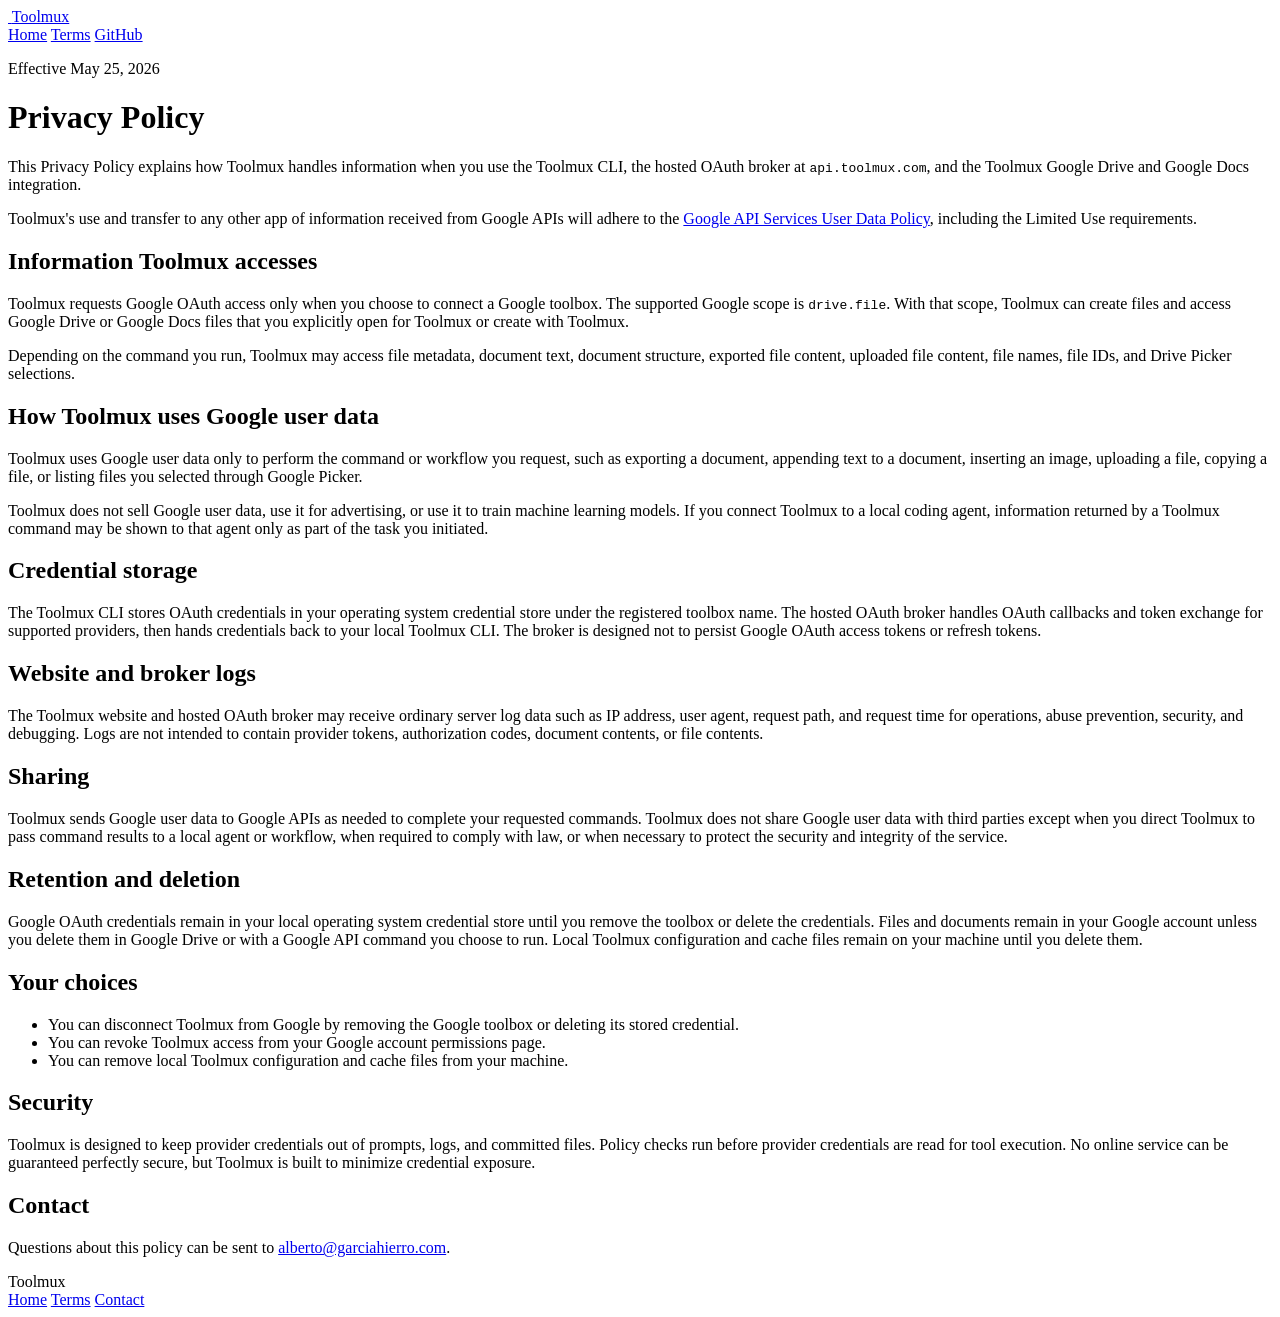
==== docs/privacy-policy/index.html @ a3b4e13e "docs: add GitHub Pages site" ====
<!doctype html>
<html lang="en">
  <head>
    <meta charset="utf-8">
    <meta name="viewport" content="width=device-width, initial-scale=1">
    <title>Privacy Policy - Toolmux</title>
    <meta name="description" content="Toolmux privacy policy for Google OAuth, Google Drive, Google Docs, and local credential storage.">
    <link rel="icon" href="/assets/toolmux-icon.png">
    <link rel="stylesheet" href="/styles.css">
  </head>
  <body>
    <header class="site-header">
      <div class="nav">
        <a class="brand" href="/">
          <img src="/assets/toolmux-icon.png" alt="">
          <span>Toolmux</span>
        </a>
        <nav class="nav-links" aria-label="Main navigation">
          <a href="/">Home</a>
          <a href="/tos/">Terms</a>
          <a href="https://github.com/fiam/toolmux">GitHub</a>
        </nav>
      </div>
    </header>

    <main class="section narrow legal">
      <p class="eyebrow">Effective May 25, 2026</p>
      <h1>Privacy Policy</h1>
      <p>
        This Privacy Policy explains how Toolmux handles information when you
        use the Toolmux CLI, the hosted OAuth broker at <code>api.toolmux.com</code>,
        and the Toolmux Google Drive and Google Docs integration.
      </p>

      <div class="notice">
        Toolmux's use and transfer to any other app of information received
        from Google APIs will adhere to the
        <a href="https://developers.google.com/terms/api-services-user-data-policy">Google API Services User Data Policy</a>,
        including the Limited Use requirements.
      </div>

      <h2>Information Toolmux accesses</h2>
      <p>
        Toolmux requests Google OAuth access only when you choose to connect a
        Google toolbox. The supported Google scope is <code>drive.file</code>.
        With that scope, Toolmux can create files and access Google Drive or
        Google Docs files that you explicitly open for Toolmux or create with
        Toolmux.
      </p>
      <p>
        Depending on the command you run, Toolmux may access file metadata,
        document text, document structure, exported file content, uploaded file
        content, file names, file IDs, and Drive Picker selections.
      </p>

      <h2>How Toolmux uses Google user data</h2>
      <p>
        Toolmux uses Google user data only to perform the command or workflow
        you request, such as exporting a document, appending text to a document,
        inserting an image, uploading a file, copying a file, or listing files
        you selected through Google Picker.
      </p>
      <p>
        Toolmux does not sell Google user data, use it for advertising, or use
        it to train machine learning models. If you connect Toolmux to a local
        coding agent, information returned by a Toolmux command may be shown to
        that agent only as part of the task you initiated.
      </p>

      <h2>Credential storage</h2>
      <p>
        The Toolmux CLI stores OAuth credentials in your operating system
        credential store under the registered toolbox name. The hosted OAuth
        broker handles OAuth callbacks and token exchange for supported
        providers, then hands credentials back to your local Toolmux CLI. The
        broker is designed not to persist Google OAuth access tokens or refresh
        tokens.
      </p>

      <h2>Website and broker logs</h2>
      <p>
        The Toolmux website and hosted OAuth broker may receive ordinary server
        log data such as IP address, user agent, request path, and request time
        for operations, abuse prevention, security, and debugging. Logs are not
        intended to contain provider tokens, authorization codes, document
        contents, or file contents.
      </p>

      <h2>Sharing</h2>
      <p>
        Toolmux sends Google user data to Google APIs as needed to complete your
        requested commands. Toolmux does not share Google user data with third
        parties except when you direct Toolmux to pass command results to a
        local agent or workflow, when required to comply with law, or when
        necessary to protect the security and integrity of the service.
      </p>

      <h2>Retention and deletion</h2>
      <p>
        Google OAuth credentials remain in your local operating system
        credential store until you remove the toolbox or delete the credentials.
        Files and documents remain in your Google account unless you delete them
        in Google Drive or with a Google API command you choose to run. Local
        Toolmux configuration and cache files remain on your machine until you
        delete them.
      </p>

      <h2>Your choices</h2>
      <ul>
        <li>You can disconnect Toolmux from Google by removing the Google toolbox or deleting its stored credential.</li>
        <li>You can revoke Toolmux access from your Google account permissions page.</li>
        <li>You can remove local Toolmux configuration and cache files from your machine.</li>
      </ul>

      <h2>Security</h2>
      <p>
        Toolmux is designed to keep provider credentials out of prompts, logs,
        and committed files. Policy checks run before provider credentials are
        read for tool execution. No online service can be guaranteed perfectly
        secure, but Toolmux is built to minimize credential exposure.
      </p>

      <h2>Contact</h2>
      <p>
        Questions about this policy can be sent to
        <a href="mailto:alberto@garciahierro.com">alberto@garciahierro.com</a>.
      </p>
    </main>

    <footer class="site-footer">
      <div class="footer-inner">
        <span>Toolmux</span>
        <nav aria-label="Footer navigation">
          <a href="/">Home</a>
          <a href="/tos/">Terms</a>
          <a href="mailto:alberto@garciahierro.com">Contact</a>
        </nav>
      </div>
    </footer>
  </body>
</html>
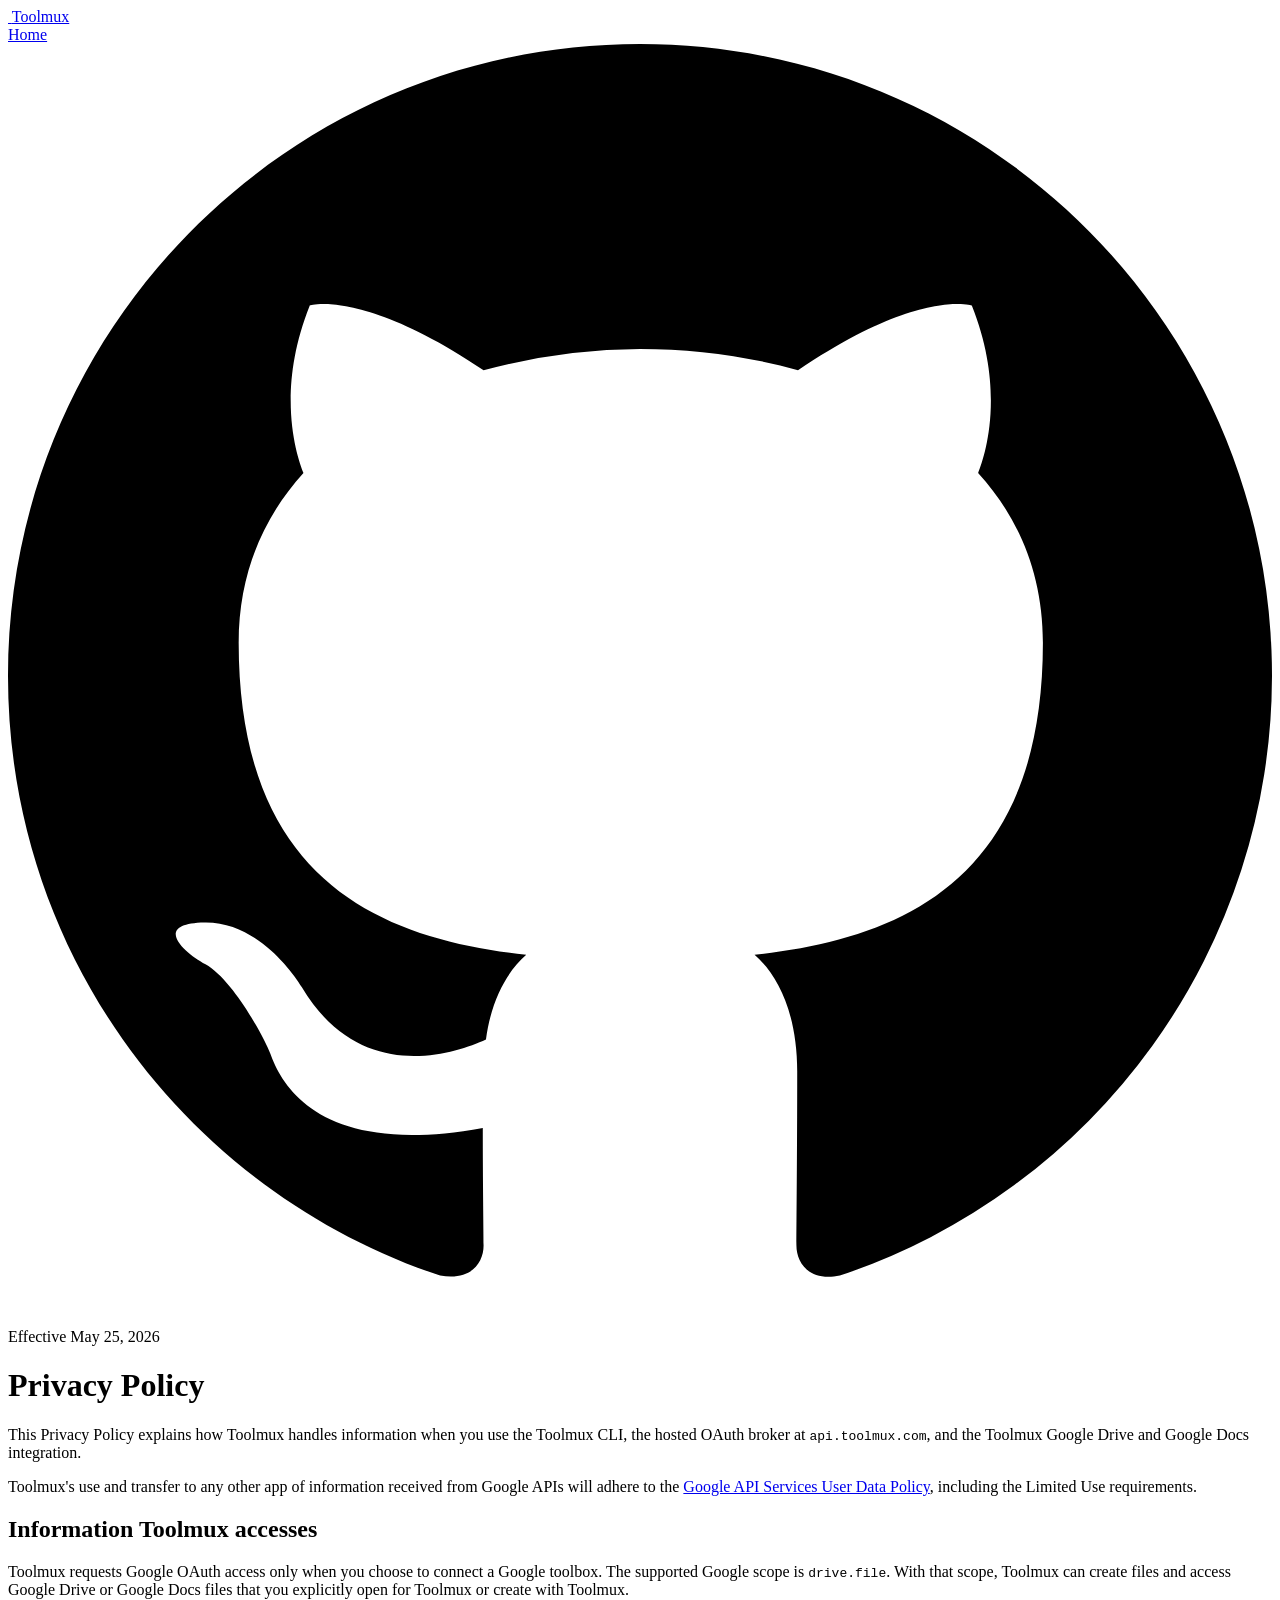
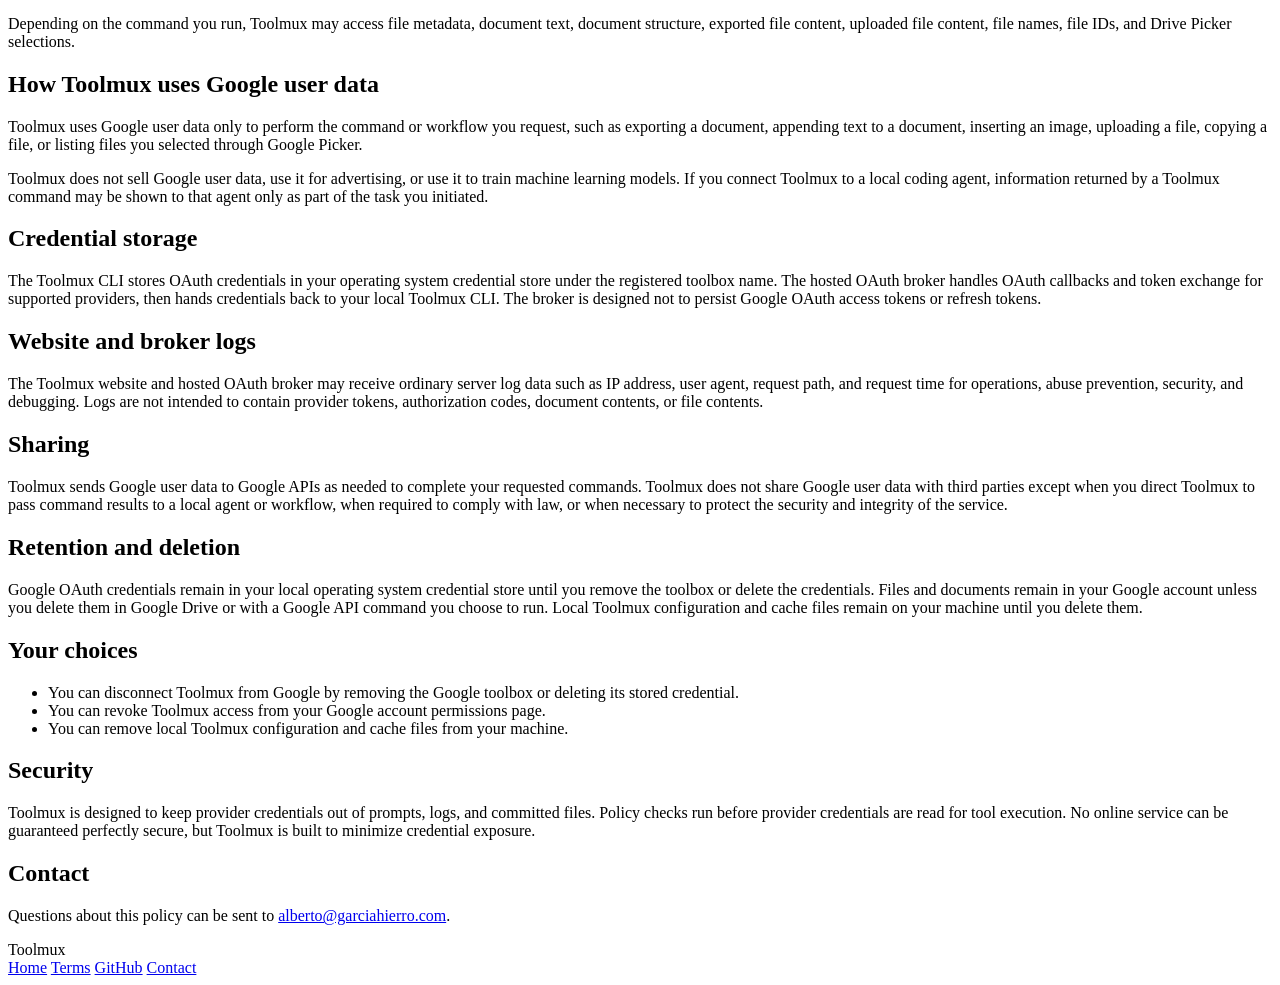
==== commit 417ffa3f: "docs: simplify website navigation" ====
--- a/docs/privacy-policy/index.html
+++ b/docs/privacy-policy/index.html
@@ -17,8 +17,11 @@
         </a>
         <nav class="nav-links" aria-label="Main navigation">
           <a href="/">Home</a>
-          <a href="/tos/">Terms</a>
-          <a href="https://github.com/fiam/toolmux">GitHub</a>
+          <a class="github-link" href="https://github.com/fiam/toolmux" aria-label="Toolmux on GitHub" title="Toolmux on GitHub">
+            <svg viewBox="0 0 16 16" aria-hidden="true">
+              <path d="M8 0C3.58 0 0 3.58 0 8c0 3.54 2.29 6.53 5.47 7.59.4.07.55-.17.55-.38 0-.19-.01-.82-.01-1.49-2.01.37-2.53-.49-2.69-.94-.09-.23-.48-.94-.82-1.13-.28-.15-.68-.52-.01-.53.63-.01 1.08.58 1.23.82.72 1.21 1.87.87 2.33.66.07-.52.28-.87.51-1.07-1.78-.2-3.64-.89-3.64-3.95 0-.87.31-1.59.82-2.15-.08-.2-.36-1.02.08-2.12 0 0 .67-.21 2.2.82A7.64 7.64 0 0 1 8 3.86c.68 0 1.36.09 2 .27 1.53-1.04 2.2-.82 2.2-.82.44 1.1.16 1.92.08 2.12.51.56.82 1.27.82 2.15 0 3.07-1.87 3.75-3.65 3.95.29.25.54.73.54 1.48 0 1.07-.01 1.93-.01 2.2 0 .21.15.46.55.38A8.01 8.01 0 0 0 16 8c0-4.42-3.58-8-8-8Z"/>
+            </svg>
+          </a>
         </nav>
       </div>
     </header>
@@ -133,6 +136,7 @@
         <nav aria-label="Footer navigation">
           <a href="/">Home</a>
           <a href="/tos/">Terms</a>
+          <a href="https://github.com/fiam/toolmux">GitHub</a>
           <a href="mailto:alberto@garciahierro.com">Contact</a>
         </nav>
       </div>
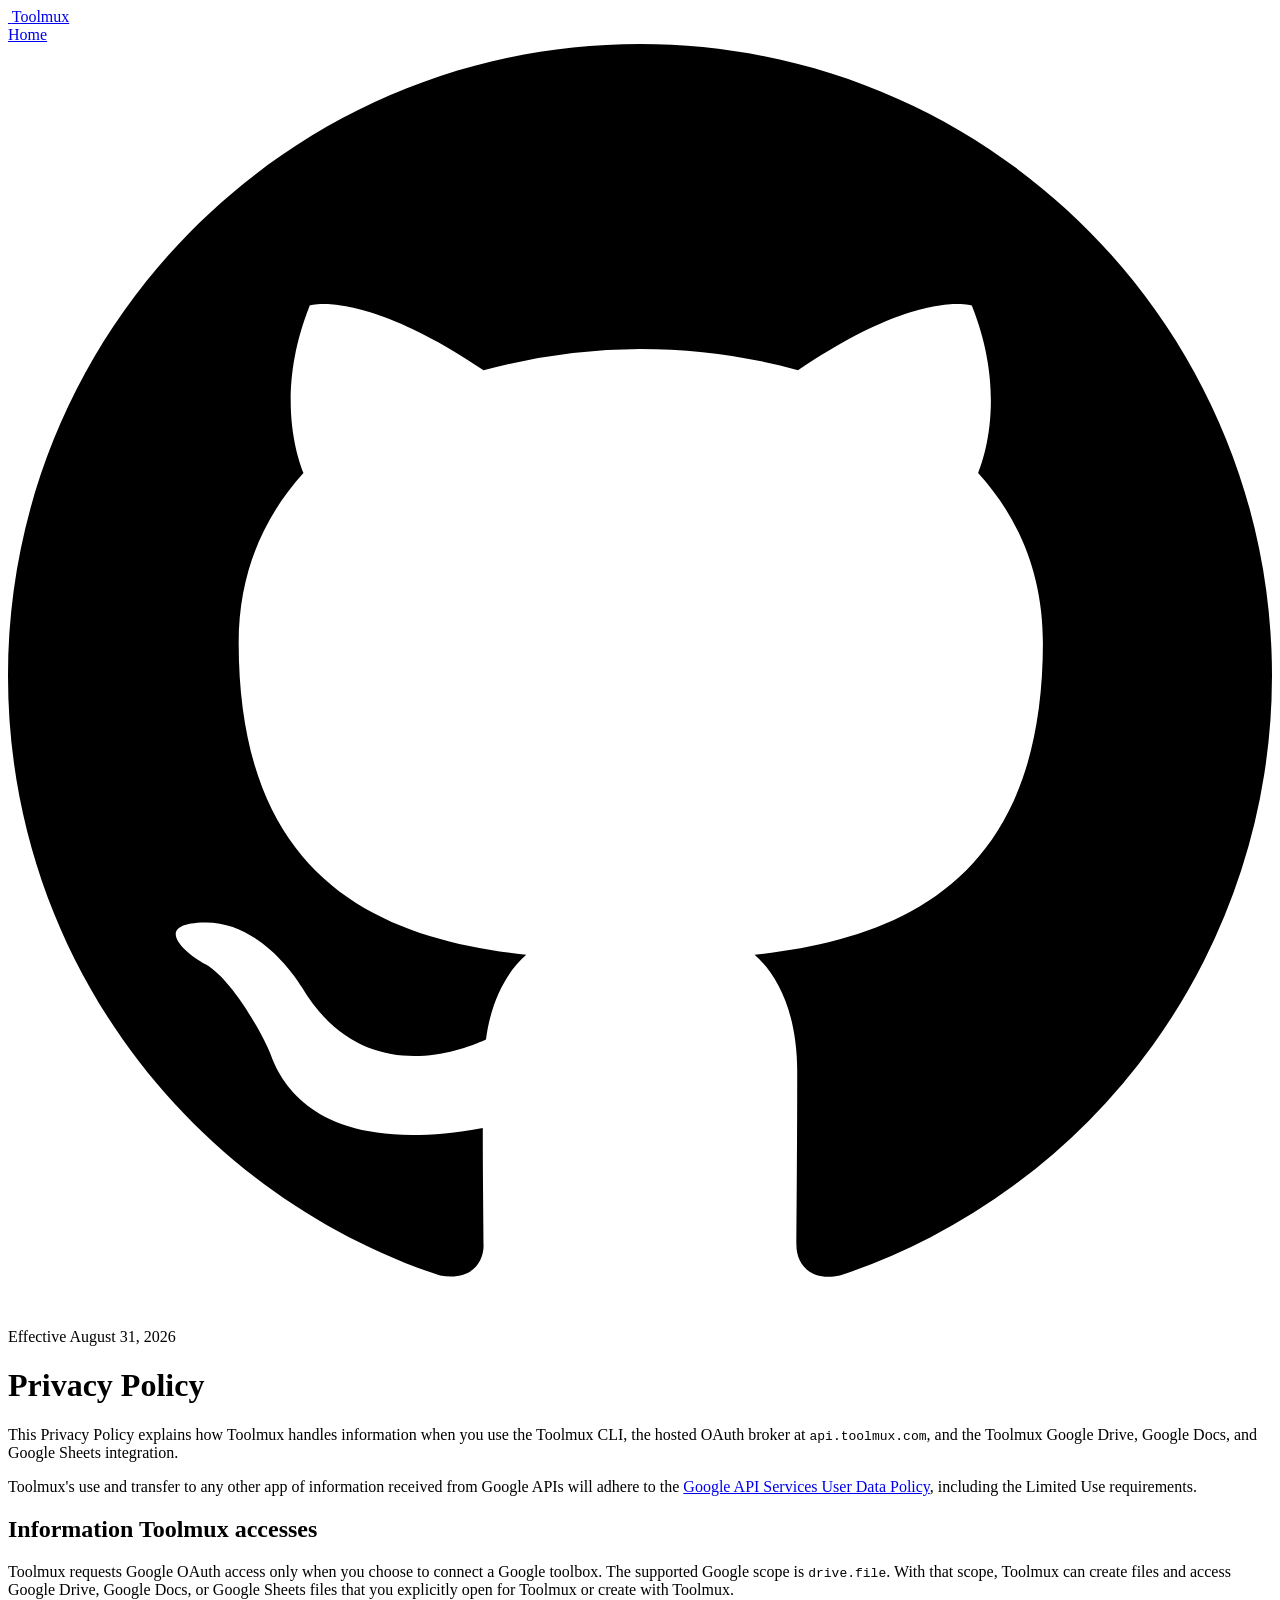
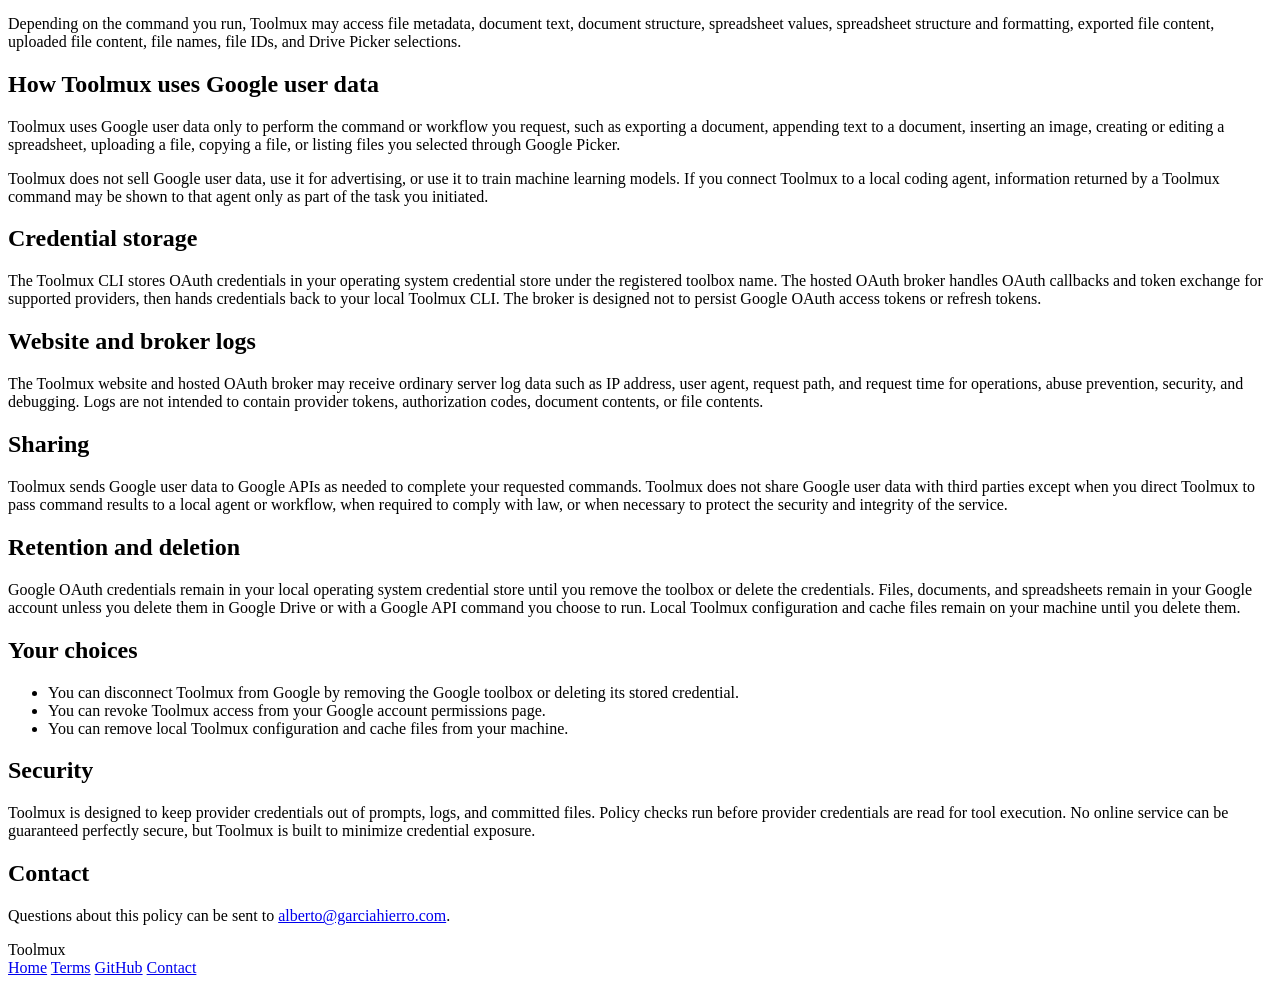
==== commit 31136a4c: "feat(google): add Sheets editing support" ====
--- a/docs/privacy-policy/index.html
+++ b/docs/privacy-policy/index.html
@@ -4,7 +4,7 @@
     <meta charset="utf-8">
     <meta name="viewport" content="width=device-width, initial-scale=1">
     <title>Privacy Policy - Toolmux</title>
-    <meta name="description" content="Toolmux privacy policy for Google OAuth, Google Drive, Google Docs, and local credential storage.">
+    <meta name="description" content="Toolmux privacy policy for Google OAuth, Google Drive, Google Docs, Google Sheets, and local credential storage.">
     <link rel="icon" href="/assets/toolmux-icon.png">
     <link rel="stylesheet" href="/styles.css">
   </head>
@@ -27,12 +27,12 @@
     </header>
 
     <main class="section narrow legal">
-      <p class="eyebrow">Effective May 25, 2026</p>
+      <p class="eyebrow">Effective August 31, 2026</p>
       <h1>Privacy Policy</h1>
       <p>
         This Privacy Policy explains how Toolmux handles information when you
         use the Toolmux CLI, the hosted OAuth broker at <code>api.toolmux.com</code>,
-        and the Toolmux Google Drive and Google Docs integration.
+        and the Toolmux Google Drive, Google Docs, and Google Sheets integration.
       </p>
 
       <div class="notice">
@@ -46,22 +46,24 @@
       <p>
         Toolmux requests Google OAuth access only when you choose to connect a
         Google toolbox. The supported Google scope is <code>drive.file</code>.
-        With that scope, Toolmux can create files and access Google Drive or
-        Google Docs files that you explicitly open for Toolmux or create with
-        Toolmux.
+        With that scope, Toolmux can create files and access Google Drive,
+        Google Docs, or Google Sheets files that you explicitly open for
+        Toolmux or create with Toolmux.
       </p>
       <p>
         Depending on the command you run, Toolmux may access file metadata,
-        document text, document structure, exported file content, uploaded file
-        content, file names, file IDs, and Drive Picker selections.
+        document text, document structure, spreadsheet values, spreadsheet
+        structure and formatting, exported file content, uploaded file content,
+        file names, file IDs, and Drive Picker selections.
       </p>
 
       <h2>How Toolmux uses Google user data</h2>
       <p>
         Toolmux uses Google user data only to perform the command or workflow
         you request, such as exporting a document, appending text to a document,
-        inserting an image, uploading a file, copying a file, or listing files
-        you selected through Google Picker.
+        inserting an image, creating or editing a spreadsheet, uploading a
+        file, copying a file, or listing files you selected through Google
+        Picker.
       </p>
       <p>
         Toolmux does not sell Google user data, use it for advertising, or use
@@ -102,10 +104,10 @@
       <p>
         Google OAuth credentials remain in your local operating system
         credential store until you remove the toolbox or delete the credentials.
-        Files and documents remain in your Google account unless you delete them
-        in Google Drive or with a Google API command you choose to run. Local
-        Toolmux configuration and cache files remain on your machine until you
-        delete them.
+        Files, documents, and spreadsheets remain in your Google account unless
+        you delete them in Google Drive or with a Google API command you choose
+        to run. Local Toolmux configuration and cache files remain on your
+        machine until you delete them.
       </p>
 
       <h2>Your choices</h2>
